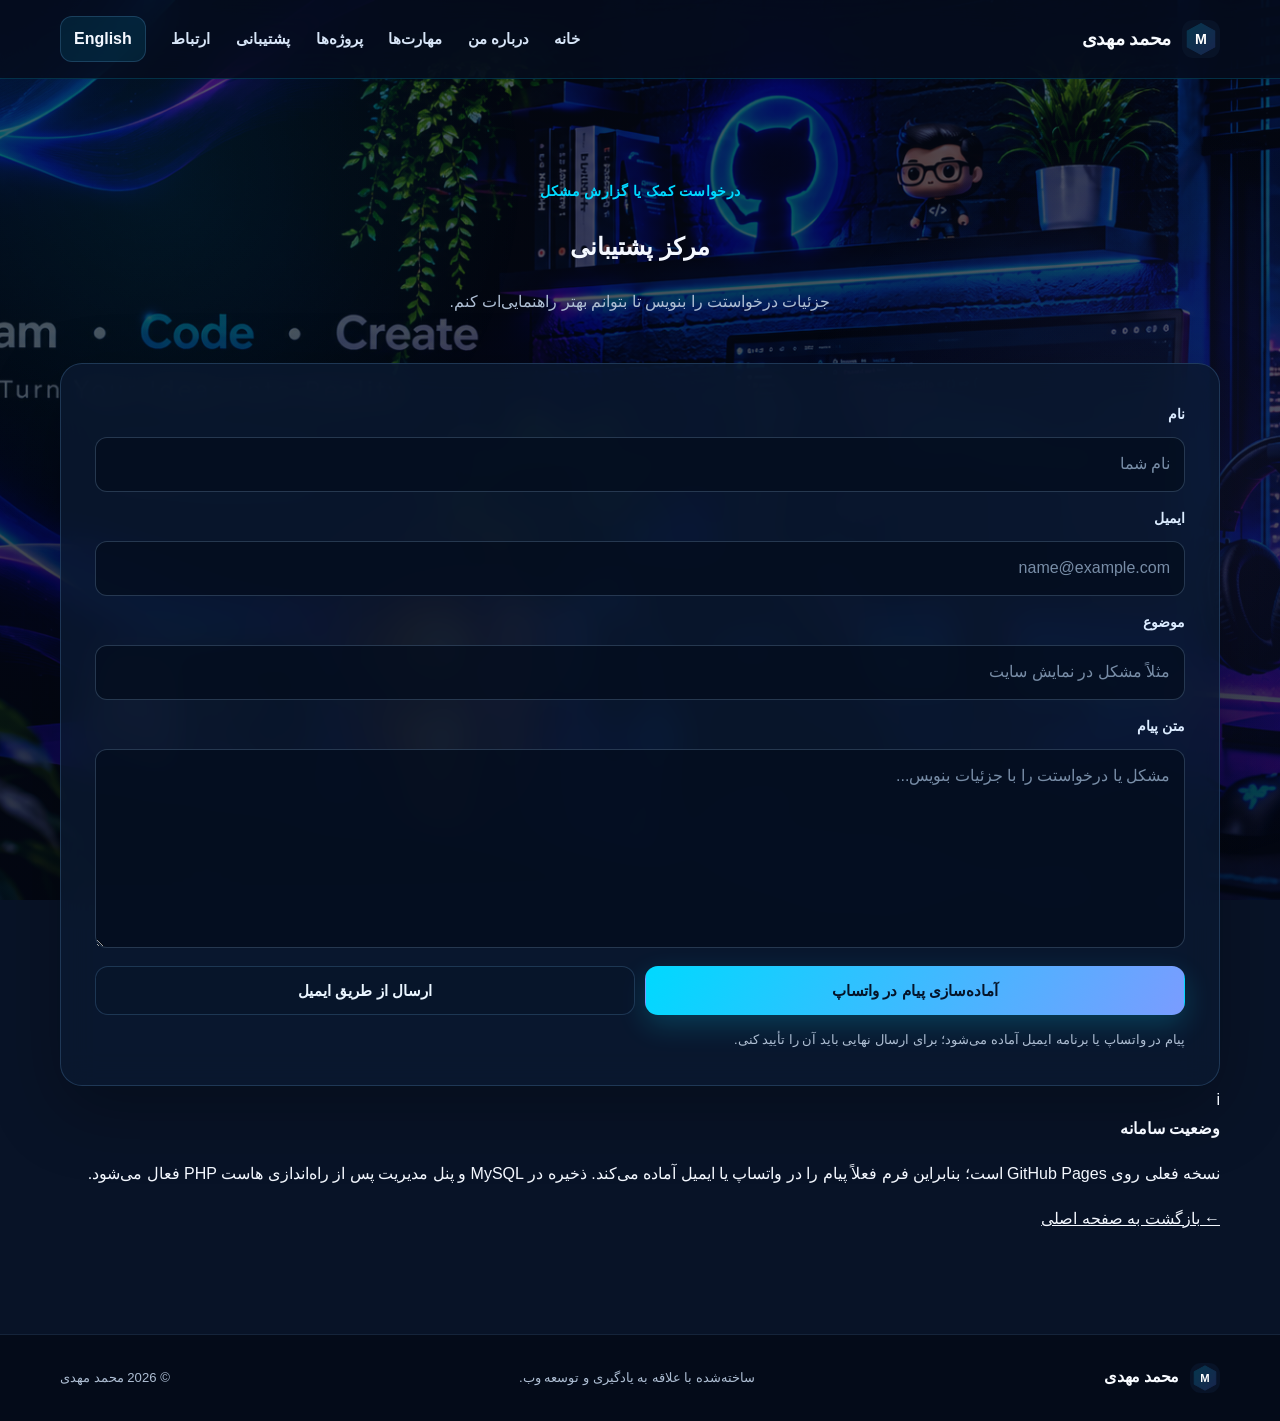
==== support.html @ 7c6d5693 "Add support request page" ====
<!DOCTYPE html>
<html lang="fa" dir="rtl">
<head>
  <meta charset="UTF-8">
  <meta name="viewport" content="width=device-width, initial-scale=1">
  <meta name="theme-color" content="#081327">
  <meta name="description" content="ارسال درخواست پشتیبانی به محمد مهدی.">
  <meta name="robots" content="index,follow">
  <link rel="icon" type="image/svg+xml" href="akss/favicon.svg">
  <title>پشتیبانی | محمد مهدی</title>
  <link rel="stylesheet" href="style.css">
</head>
<body class="fa">
  <a class="skip-link" href="#main" data-i18n="skipContent">رفتن به محتوای اصلی</a>
  <header class="site-header" id="siteHeader">
    <nav class="navbar container" aria-label="منوی اصلی">
      <a class="brand" href="index.html#home"><img src="akss/favicon.svg" alt="" width="38" height="38"><span data-i18n="brandName">محمد مهدی</span></a>
      <button class="menu-toggle" id="menuToggle" type="button" aria-expanded="false" aria-controls="navLinks" aria-label="باز کردن منو"><span></span><span></span><span></span></button>
      <ul class="nav-links" id="navLinks">
        <li><a href="index.html#home" data-i18n="navHome">خانه</a></li>
        <li><a href="index.html#about" data-i18n="navAbout">درباره من</a></li>
        <li><a href="index.html#skills" data-i18n="navSkills">مهارت‌ها</a></li>
        <li><a href="index.html#projects" data-i18n="navProjects">پروژه‌ها</a></li>
        <li><a href="support.html" aria-current="page" data-i18n="navSupport">پشتیبانی</a></li>
        <li><a href="index.html#contact" data-i18n="navContact">ارتباط</a></li>
        <li><button class="language-btn" id="languageBtn" type="button">English</button></li>
      </ul>
    </nav>
  </header>

  <main id="main" class="support-page">
    <section class="section">
      <div class="container support-layout">
        <div class="section-heading reveal">
          <p class="eyebrow" data-i18n="supportEyebrow">درخواست کمک یا گزارش مشکل</p>
          <h1 data-i18n="supportTitle">مرکز پشتیبانی</h1>
          <p data-i18n="supportIntro">جزئیات درخواستت را بنویس تا بتوانم بهتر راهنمایی‌ات کنم.</p>
        </div>
        <div class="support-panel glass-panel reveal">
          <form class="contact-form" id="supportForm">
            <label for="supportName" data-i18n="labelName">نام</label>
            <input id="supportName" name="name" type="text" autocomplete="name" maxlength="80" required placeholder="نام شما">
            <label for="supportEmail" data-i18n="labelEmail">ایمیل</label>
            <input id="supportEmail" name="email" type="email" autocomplete="email" maxlength="120" required placeholder="name@example.com">
            <label for="supportSubject" data-i18n="labelSubject">موضوع درخواست</label>
            <input id="supportSubject" name="subject" type="text" maxlength="120" required placeholder="مثلاً مشکل در نمایش سایت">
            <label for="supportMessage" data-i18n="labelMessage">توضیحات درخواست</label>
            <textarea id="supportMessage" name="message" rows="6" maxlength="2000" required placeholder="مشکل یا درخواستت را با جزئیات بنویس..."></textarea>
            <div class="form-actions">
              <button class="button button-primary" type="submit" data-i18n="sendWhatsApp">آماده‌سازی پیام در واتساپ</button>
              <button class="button button-ghost" type="button" data-email-form="supportForm" data-i18n="sendEmail">ارسال از طریق ایمیل</button>
            </div>
            <p class="form-status" id="supportStatus" role="status" aria-live="polite" data-i18n="supportFormNotice">پیام در واتساپ یا برنامه ایمیل آماده می‌شود؛ برای ارسال نهایی باید آن را تأیید کنی.</p>
          </form>
        </div>
        <div class="support-notice reveal">
          <span class="notice-icon">i</span>
          <div>
            <strong data-i18n="backendPendingTitle">وضعیت سامانه</strong>
            <p data-i18n="backendPendingText">نسخه فعلی روی GitHub Pages است؛ بنابراین فرم فعلاً پیام را در واتساپ یا ایمیل آماده می‌کند. ذخیره در MySQL و پنل مدیریت پس از راه‌اندازی هاست PHP فعال می‌شود.</p>
          </div>
        </div>
        <a class="back-home" href="index.html" data-i18n="backHome">← بازگشت به صفحه اصلی</a>
      </div>
    </section>
  </main>
  <footer class="site-footer"><div class="container footer-inner"><a class="brand footer-brand" href="index.html"><img src="akss/favicon.svg" alt="" width="30" height="30"><span data-i18n="brandName">محمد مهدی</span></a><p data-i18n="footerText">ساخته‌شده با علاقه به یادگیری و توسعه وب.</p><p>© <span id="currentYear">2026</span> <span data-i18n="brandName">محمد مهدی</span></p></div></footer>
  <script src="script.js"></script>
</body>
</html>
---- style.css ----
:root {
  color-scheme: dark;
  --bg: #081327;
  --panel: rgba(10, 25, 48, .82);
  --panel-strong: rgba(12, 29, 55, .95);
  --line: rgba(110, 173, 231, .22);
  --text: #f4f8ff;
  --muted: #aebed3;
  --cyan: #00d9ff;
  --blue: #6b8cff;
  --purple: #876dff;
  --radius: 22px;
  --shadow: 0 24px 70px rgba(0, 0, 0, .28);
}
* { box-sizing: border-box; }
html { scroll-behavior: smooth; scroll-padding-top: 90px; }
body {
  margin: 0;
  min-width: 320px;
  min-height: 100vh;
  color: var(--text);
  background-color: var(--bg);
  background-image: linear-gradient(rgba(4, 9, 23, .66), rgba(4, 9, 23, .78)), url("akss/portfolio-bg-2026.png");
  background-position: center top;
  background-size: cover;
  background-repeat: no-repeat;
  background-attachment: fixed;
  font-family: Tahoma, Arial, sans-serif;
  line-height: 1.8;
}
body::before {
  content: "";
  position: fixed;
  inset: 0;
  z-index: -1;
  pointer-events: none;
  background: radial-gradient(circle at 12% 20%, rgba(0,217,255,.08), transparent 28%), radial-gradient(circle at 90% 55%, rgba(108,105,255,.1), transparent 30%);
}
a { color: inherit; }
button, input, textarea { font: inherit; }
button, a { -webkit-tap-highlight-color: transparent; }
img { max-width: 100%; }
.container { width: min(1160px, calc(100% - 44px)); margin-inline: auto; }
.skip-link {
  position: fixed; top: 10px; inset-inline-start: 10px; z-index: 1000;
  transform: translateY(-160%); background: var(--cyan); color: #061326;
  padding: 10px 16px; border-radius: 10px; font-weight: 800;
}
.skip-link:focus { transform: translateY(0); }
.site-header {
  position: sticky; top: 0; z-index: 100;
  background: rgba(5, 13, 29, .84);
  border-bottom: 1px solid rgba(0,217,255,.18);
  backdrop-filter: blur(18px); -webkit-backdrop-filter: blur(18px);
  transform: translateY(0);
  transition: transform .42s cubic-bezier(.2,.75,.25,1), background .25s ease, box-shadow .25s ease;
  will-change: transform;
}
.site-header.is-hidden { transform: translateY(-110%); pointer-events: none; }
.navbar { min-height: 78px; display: flex; align-items: center; justify-content: space-between; gap: 24px; }
.brand { display: inline-flex; align-items: center; gap: 11px; text-decoration: none; font-weight: 900; letter-spacing: -.3px; white-space: nowrap; }
.brand img { display: block; border-radius: 11px; }
.brand span { font-size: 1.16rem; color: #f8fbff; }
.nav-links { list-style: none; display: flex; align-items: center; gap: clamp(12px, 2vw, 26px); padding: 0; margin: 0; }
.nav-links a { position: relative; text-decoration: none; color: #d7e5f7; font-size: .93rem; font-weight: 700; transition: color .2s ease; }
.nav-links a::after { content: ""; position: absolute; inset-inline: 0; bottom: -9px; height: 2px; background: var(--cyan); transform: scaleX(0); transition: transform .2s ease; }
.nav-links a:hover, .nav-links a:focus-visible { color: var(--cyan); }
.nav-links a:hover::after, .nav-links a:focus-visible::after { transform: scaleX(1); }
.language-btn, .menu-toggle {
  border: 1px solid var(--line); border-radius: 12px; background: rgba(0,217,255,.1);
  color: var(--text); padding: 8px 13px; cursor: pointer; font-weight: 800;
}
.language-btn:hover { border-color: var(--cyan); background: rgba(0,217,255,.18); }
.menu-toggle { display: none; width: 46px; height: 44px; padding: 9px; }
.menu-toggle span { display: block; width: 100%; height: 2px; margin: 5px 0; border-radius: 3px; background: #eaf7ff; transition: transform .2s ease, opacity .2s ease; }
.hero { min-height: 710px; min-height: min(800px, calc(100svh - 78px)); display: grid; align-items: center; position: relative; padding: 86px 0 104px; overflow: hidden; }
.hero-grid { display: grid; grid-template-columns: 1.12fr .88fr; align-items: center; gap: clamp(38px, 8vw, 100px); }
.hero-copy { max-width: 680px; }
.eyebrow { display: flex; align-items: center; gap: 10px; margin: 0 0 18px; color: var(--cyan); font-size: .9rem; font-weight: 800; letter-spacing: .3px; }
.status-dot, .caption-status i { width: 9px; height: 9px; border-radius: 50%; display: inline-block; background: #39df9a; box-shadow: 0 0 15px rgba(57,223,154,.7); }
.hero h1 { margin: 0; max-width: 720px; font-size: clamp(2.25rem, 5.3vw, 4.5rem); line-height: 1.35; letter-spacing: -.8px; }
.hero h1 strong { color: var(--cyan); font-weight: 900; }
.hero-description { max-width: 620px; color: var(--muted); font-size: 1.08rem; margin: 24px 0 30px; }
.hero-actions { display: flex; align-items: center; gap: 13px; flex-wrap: wrap; }
.button { min-height: 48px; display: inline-flex; align-items: center; justify-content: center; gap: 9px; padding: 10px 19px; border: 1px solid transparent; border-radius: 13px; text-decoration: none; cursor: pointer; font-weight: 900; font-size: .94rem; transition: transform .22s ease, box-shadow .22s ease, background .22s ease, border-color .22s ease; }
.button:hover { transform: translateY(-3px); }
.button-primary { color: #051429; background: linear-gradient(120deg, #00d9ff, #7a9cff); box-shadow: 0 10px 28px rgba(0,217,255,.2); }
.button-primary:hover { box-shadow: 0 15px 35px rgba(0,217,255,.32); }
.button-ghost { color: #eaf5ff; border-color: var(--line); background: rgba(8,20,40,.55); }
.button-ghost:hover { border-color: var(--cyan); background: rgba(0,217,255,.1); }
.hero-tags { display: flex; gap: 10px; flex-wrap: wrap; margin-top: 30px; }
.hero-tags span, .project-meta > span:last-child { color: #bfd2e8; border: 1px solid var(--line); border-radius: 99px; padding: 4px 12px; font-size: .78rem; font-weight: 800; background: rgba(8,20,40,.55); }
.hero-visual { display: flex; justify-content: center; }
.portrait-frame { width: min(350px, 82vw); aspect-ratio: .82; position: relative; padding: 13px; border: 1px solid rgba(0,217,255,.35); border-radius: 180px 180px 34px 34px; background: linear-gradient(145deg, rgba(0,217,255,.17), rgba(102,112,255,.08)); box-shadow: var(--shadow); }
.portrait-glow { position: absolute; inset: 8% 8% 10%; border-radius: 170px 170px 28px 28px; background: radial-gradient(circle, rgba(0,217,255,.35), transparent 70%); filter: blur(30px); }
.portrait { position: relative; z-index: 1; width: 100%; height: 100%; object-fit: cover; object-position: center; border-radius: 170px 170px 26px 26px; border: 2px solid rgba(255,255,255,.24); }
.portrait-caption { position: absolute; z-index: 2; bottom: 28px; inset-inline: 27px; display: flex; flex-direction: column; gap: 3px; padding: 15px 18px; border-radius: 16px; background: rgba(5,14,30,.83); border: 1px solid rgba(0,217,255,.25); backdrop-filter: blur(12px); }
.caption-kicker { font-size: .78rem; color: var(--cyan); font-weight: 800; }
.portrait-caption strong { font-size: 1.1rem; }
.caption-status { display: flex; align-items: center; gap: 8px; color: #b8c8da; font-size: .78rem; }
.caption-status i { width: 7px; height: 7px; }
.scroll-cue { position: absolute; bottom: 24px; inset-inline-start: 50%; width: 28px; height: 44px; border: 1px solid rgba(160,205,238,.45); border-radius: 99px; display: grid; place-items: start center; padding-top: 9px; }
.scroll-cue span { width: 4px; height: 8px; border-radius: 6px; background: var(--cyan); animation: scrollDrop 1.4s infinite; }
@keyframes scrollDrop { 0% { transform: translateY(0); opacity: 1; } 100% { transform: translateY(13px); opacity: 0; } }
.section { padding: 100px 0; }
.section-alt { background: linear-gradient(180deg, rgba(7,18,36,.35), rgba(6,17,35,.7), rgba(7,18,36,.35)); border-block: 1px solid rgba(105,163,220,.1); }
.section-anchor { scroll-margin-top: 92px; }
.section-heading { max-width: 720px; margin: 0 auto 46px; text-align: center; }
.section-heading .eyebrow { justify-content: center; margin-bottom: 8px; }
.section-heading h2 { margin: 0 0 10px; font-size: clamp(2rem, 4vw, 3rem); }
.section-heading > p:last-child { margin: 0; color: var(--muted); }
.glass-panel { background: var(--panel); border: 1px solid var(--line); border-radius: var(--radius); box-shadow: var(--shadow); backdrop-filter: blur(16px); -webkit-backdrop-filter: blur(16px); }
.about-grid { display: grid; grid-template-columns: 1.1fr .9fr; gap: 24px; align-items: stretch; }
.about-copy { padding: clamp(24px, 4vw, 42px); }
.about-copy h3, .contact-card h3, .contact-form h3 { margin: 0 0 14px; font-size: 1.35rem; }
.about-copy p { color: var(--muted); margin: 0 0 17px; }
.text-link { display: inline-flex; margin-top: 5px; color: var(--cyan); font-weight: 900; text-decoration: none; }
.about-facts { display: grid; gap: 14px; }
.fact-card { display: flex; align-items: center; gap: 18px; padding: 20px; border: 1px solid var(--line); border-radius: 18px; background: rgba(9,24,46,.7); }
.fact-icon { width: 48px; height: 48px; flex: 0 0 48px; display: grid; place-items: center; border-radius: 14px; color: var(--cyan); background: rgba(0,217,255,.1); font-weight: 900; }
.fact-card h3 { margin: 0 0 3px; font-size: 1rem; }
.fact-card p { margin: 0; color: var(--muted); font-size: .9rem; }
.skills-grid { display: grid; grid-template-columns: repeat(3, 1fr); gap: 18px; }
.skill-card { min-height: 190px; display: flex; flex-direction: column; align-items: flex-start; padding: 25px; gap: 12px; transition: transform .25s ease, border-color .25s ease; }
.skill-card:hover, .project-card:hover, .fact-card:hover { transform: translateY(-6px); border-color: rgba(0,217,255,.58); }
.skill-card img { width: 58px; height: 58px; object-fit: contain; }
.skill-card h3 { margin: 0 0 2px; font-size: 1.2rem; }
.skill-card p { margin: 0; color: var(--muted); font-size: .9rem; }
.skill-label { margin-top: auto; color: var(--cyan); font-size: .78rem; font-weight: 800; }
.skills-note { text-align: center; color: var(--muted); font-size: .88rem; margin: 22px 0 0; }
.projects-grid { display: grid; grid-template-columns: repeat(3, minmax(0,1fr)); gap: 20px; align-items: stretch; }
.project-card { overflow: hidden; display: flex; flex-direction: column; transition: transform .25s ease, border-color .25s ease; }
.project-image-link { display: block; overflow: hidden; background: #0a1930; aspect-ratio: 1.6; }
.project-image-link img { display: block; width: 100%; height: 100%; object-fit: cover; transition: transform .35s ease; }
.project-image-link:hover img { transform: scale(1.04); }
.project-content { padding: 21px; display: flex; flex-direction: column; flex: 1; }
.project-meta { display: flex; justify-content: space-between; align-items: center; gap: 8px; flex-wrap: wrap; margin-bottom: 14px; }
.project-meta > span:last-child { font-size: .68rem; padding: 2px 9px; }
.project-status { padding: 3px 10px; border-radius: 99px; font-size: .75rem; font-weight: 900; }
.status-live { background: rgba(48,220,148,.13); color: #65e6ae; }
.status-done { background: rgba(0,217,255,.12); color: #6de8ff; }
.status-progress { background: rgba(255,191,71,.13); color: #ffd27c; }
.project-content h3 { margin: 0 0 7px; font-size: 1.12rem; }
.project-content p { color: var(--muted); font-size: .9rem; margin: 0 0 18px; }
.project-links { display: flex; gap: 18px; flex-wrap: wrap; margin-top: auto; }
.project-links a { color: var(--cyan); text-decoration: none; font-weight: 900; font-size: .85rem; }
.contact-grid { display: grid; grid-template-columns: .85fr 1.15fr; gap: 22px; align-items: start; }
.contact-card, .contact-form { padding: clamp(22px, 3vw, 34px); }
.contact-card > p { margin: 0 0 22px; color: var(--muted); }
.social-links { display: grid; grid-template-columns: repeat(3, 1fr); gap: 10px; }
.social-link { display: flex; min-width: 0; flex-direction: column; align-items: center; justify-content: center; gap: 8px; padding: 16px 7px; border: 1px solid var(--line); border-radius: 16px; background: rgba(5,16,34,.65); text-decoration: none; color: #eaf5ff; font-size: .8rem; font-weight: 800; transition: transform .2s ease, border-color .2s ease, background .2s ease; }
.social-link:hover { transform: translateY(-4px); border-color: var(--cyan); background: rgba(0,217,255,.08); }
.social-link img { width: 38px; height: 38px; object-fit: contain; }
.support-link { display: flex; flex-direction: column; gap: 5px; margin-top: 22px; padding: 18px; border-radius: 16px; background: rgba(0,217,255,.08); border: 1px solid rgba(0,217,255,.2); text-decoration: none; }
.support-link span { color: var(--muted); font-size: .85rem; }
.support-link strong { color: var(--cyan); }
.contact-form { display: grid; gap: 10px; }
.contact-form label { font-size: .88rem; font-weight: 800; color: #dcecff; margin-top: 4px; }
.contact-form input, .contact-form textarea { width: 100%; border: 1px solid rgba(139,178,219,.25); border-radius: 12px; background: rgba(4,14,30,.76); color: #fff; padding: 12px 14px; outline: none; resize: vertical; }
.contact-form input:focus, .contact-form textarea:focus { border-color: var(--cyan); box-shadow: 0 0 0 3px rgba(0,217,255,.1); }
.contact-form input::placeholder, .contact-form textarea::placeholder { color: #788da7; }
.form-actions { display: flex; flex-wrap: wrap; gap: 10px; margin-top: 8px; }
.form-actions .button { flex: 1 1 180px; }
.form-status { color: var(--muted); font-size: .8rem; margin: 3px 0 0; }
.site-footer { padding: 28px 0; border-top: 1px solid rgba(105,163,220,.16); background: rgba(4,11,24,.85); }
.footer-inner { display: flex; justify-content: space-between; align-items: center; flex-wrap: wrap; gap: 14px; }
.footer-inner p { margin: 0; color: var(--muted); font-size: .82rem; }
.footer-brand img { width: 30px; height: 30px; }
.footer-brand span { font-size: 1rem; }
.reveal { opacity: 0; transform: translateY(18px); transition: opacity .65s ease, transform .65s ease; }
.reveal.is-visible { opacity: 1; transform: translateY(0); }
body.en { font-family: Arial, Helvetica, sans-serif; }
body.en .hero-copy, body.en .about-copy, body.en .contact-card, body.en .contact-form { text-align: left; }
body.en .eyebrow { letter-spacing: .2px; }
body.en .nav-links { direction: ltr; }
body.en .hero-tags { direction: ltr; }
body.en .section-heading { direction: ltr; }
body.en .form-actions { direction: ltr; }
body.en .footer-inner { direction: ltr; }
body.en .project-meta { direction: ltr; }
body.en .project-links { direction: ltr; }
body.en .fact-card { direction: ltr; }
body.en .skip-link { inset-inline-start: auto; inset-inline-end: 10px; }
@media (max-width: 980px) {
  .nav-links { gap: 13px; }
  .nav-links a { font-size: .86rem; }
  .hero-grid { gap: 38px; }
  .projects-grid { grid-template-columns: repeat(2, minmax(0,1fr)); }
  .contact-grid { grid-template-columns: 1fr; }
}
@media (max-width: 760px) {
  body { background-attachment: scroll; background-image: linear-gradient(rgba(4,9,23,.58), rgba(4,9,23,.72)), url("akss/portfolio-bg-mobile.jpg"); }
  .container { width: min(100% - 30px, 560px); }
  .navbar { min-height: 70px; }
  .menu-toggle { display: block; }
  .nav-links {
    position: absolute; top: calc(100% + 1px); inset-inline: 0;
    display: none; flex-direction: column; align-items: stretch; gap: 0;
    padding: 10px 18px 16px; background: rgba(5,13,29,.97);
    border-bottom: 1px solid var(--line); box-shadow: 0 18px 28px rgba(0,0,0,.25);
  }
  .nav-links.is-open { display: flex; }
  .nav-links li { width: 100%; }
  .nav-links a { display: block; padding: 11px 4px; font-size: .95rem; }
  .nav-links a::after { display: none; }
  .nav-links li:last-child { padding-top: 8px; }
  .language-btn { width: 100%; min-height: 42px; }
  .site-header.is-menu-open { transform: translateY(0) !important; }
  .hero { min-height: auto; padding: 64px 0 84px; }
  .hero-grid { grid-template-columns: 1fr; text-align: center; gap: 38px; }
  .hero-copy { order: 2; }
  .hero-visual { order: 1; }
  .eyebrow, .hero-actions, .hero-tags { justify-content: center; }
  .hero h1 { margin-inline: auto; font-size: clamp(2rem, 8vw, 3.4rem); }
  .hero-description { margin-inline: auto; font-size: 1rem; }
  .portrait-frame { width: min(265px, 74vw); aspect-ratio: .9; }
  .scroll-cue { display: none; }
  .section { padding: 72px 0; }
  .about-grid { grid-template-columns: 1fr; }
  .skills-grid { grid-template-columns: 1fr; }
  .skill-card { min-height: 0; display: grid; grid-template-columns: 52px 1fr; align-items: center; padding: 18px; }
  .skill-card img { width: 48px; height: 48px; grid-row: span 2; }
  .skill-label { grid-column: 2; margin-top: -6px; }
  .projects-grid { grid-template-columns: 1fr; }
  .project-card { max-width: 560px; width: 100%; margin-inline: auto; }
  .footer-inner { justify-content: center; text-align: center; }
}
@media (max-width: 420px) {
  .hero-actions { flex-direction: column; align-items: stretch; }
  .hero-actions .button { width: 100%; }
  .social-links { gap: 7px; }
  .social-link { font-size: .72rem; }
  .social-link img { width: 32px; height: 32px; }
  .form-actions { flex-direction: column; }
}
@media (prefers-reduced-motion: reduce) {
  html { scroll-behavior: auto; }
  *, *::before, *::after { animation-duration: .01ms !important; animation-iteration-count: 1 !important; transition-duration: .01ms !important; }
  .reveal { opacity: 1; transform: none; }
}
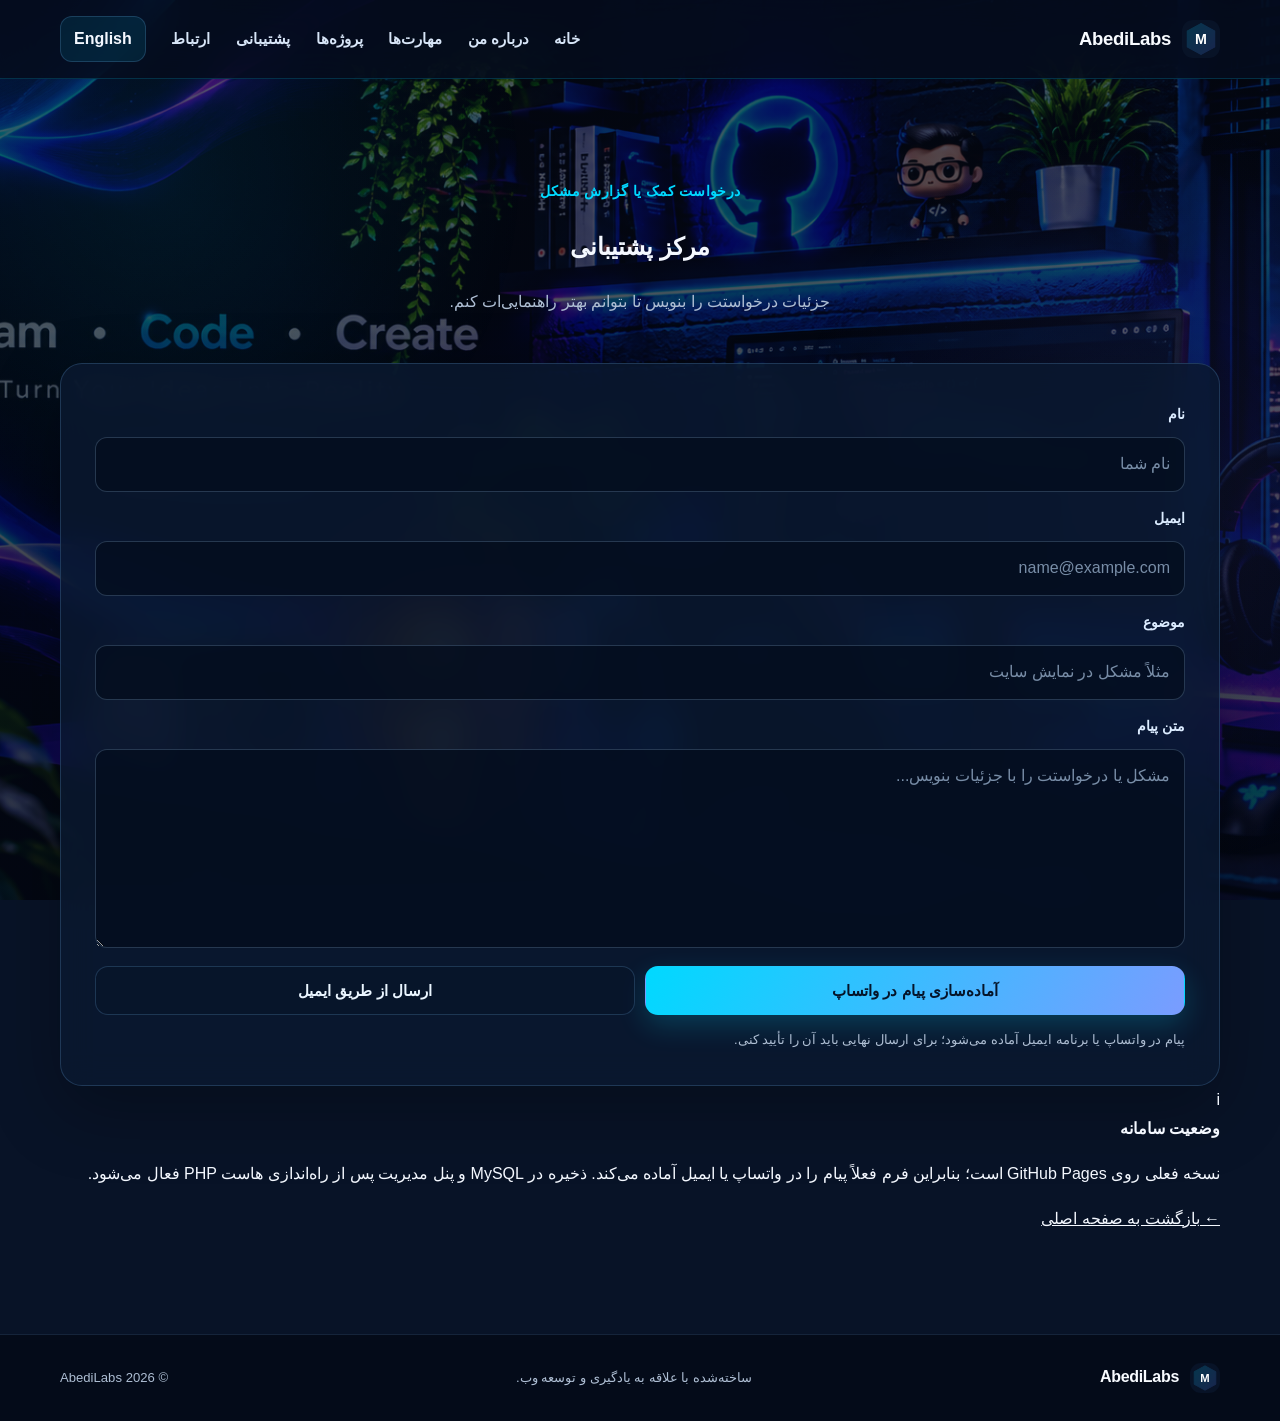
==== commit 6bd8737a: "Rebrand portfolio as AbediLabs" ====
--- a/support.html
+++ b/support.html
@@ -4,17 +4,17 @@
   <meta charset="UTF-8">
   <meta name="viewport" content="width=device-width, initial-scale=1">
   <meta name="theme-color" content="#081327">
-  <meta name="description" content="ارسال درخواست پشتیبانی به محمد مهدی.">
+  <meta name="description" content="ارسال درخواست پشتیبانی به AbediLabs.">
   <meta name="robots" content="index,follow">
   <link rel="icon" type="image/svg+xml" href="akss/favicon.svg">
-  <title>پشتیبانی | محمد مهدی</title>
+  <title>پشتیبانی | AbediLabs</title>
   <link rel="stylesheet" href="style.css">
 </head>
 <body class="fa">
   <a class="skip-link" href="#main" data-i18n="skipContent">رفتن به محتوای اصلی</a>
   <header class="site-header" id="siteHeader">
     <nav class="navbar container" aria-label="منوی اصلی">
-      <a class="brand" href="index.html#home"><img src="akss/favicon.svg" alt="" width="38" height="38"><span data-i18n="brandName">محمد مهدی</span></a>
+      <a class="brand" href="index.html#home"><img src="akss/favicon.svg" alt="" width="38" height="38"><span data-i18n="brandName">AbediLabs</span></a>
       <button class="menu-toggle" id="menuToggle" type="button" aria-expanded="false" aria-controls="navLinks" aria-label="باز کردن منو"><span></span><span></span><span></span></button>
       <ul class="nav-links" id="navLinks">
         <li><a href="index.html#home" data-i18n="navHome">خانه</a></li>
@@ -39,13 +39,13 @@
         <div class="support-panel glass-panel reveal">
           <form class="contact-form" id="supportForm">
             <label for="supportName" data-i18n="labelName">نام</label>
-            <input id="supportName" name="name" type="text" autocomplete="name" maxlength="80" required placeholder="نام شما">
+            <input id="supportName" name="name" type="text" autocomplete="name" maxlength="80" required data-i18n-placeholder="namePlaceholder" placeholder="نام شما">
             <label for="supportEmail" data-i18n="labelEmail">ایمیل</label>
-            <input id="supportEmail" name="email" type="email" autocomplete="email" maxlength="120" required placeholder="name@example.com">
+            <input id="supportEmail" name="email" type="email" autocomplete="email" maxlength="120" required data-i18n-placeholder="emailPlaceholder" placeholder="name@example.com">
             <label for="supportSubject" data-i18n="labelSubject">موضوع درخواست</label>
-            <input id="supportSubject" name="subject" type="text" maxlength="120" required placeholder="مثلاً مشکل در نمایش سایت">
+            <input id="supportSubject" name="subject" type="text" maxlength="120" required data-i18n-placeholder="supportSubjectPlaceholder" placeholder="مثلاً مشکل در نمایش سایت">
             <label for="supportMessage" data-i18n="labelMessage">توضیحات درخواست</label>
-            <textarea id="supportMessage" name="message" rows="6" maxlength="2000" required placeholder="مشکل یا درخواستت را با جزئیات بنویس..."></textarea>
+            <textarea id="supportMessage" name="message" rows="6" maxlength="2000" required data-i18n-placeholder="supportMessagePlaceholder" placeholder="مشکل یا درخواستت را با جزئیات بنویس..."></textarea>
             <div class="form-actions">
               <button class="button button-primary" type="submit" data-i18n="sendWhatsApp">آماده‌سازی پیام در واتساپ</button>
               <button class="button button-ghost" type="button" data-email-form="supportForm" data-i18n="sendEmail">ارسال از طریق ایمیل</button>
@@ -64,7 +64,7 @@
       </div>
     </section>
   </main>
-  <footer class="site-footer"><div class="container footer-inner"><a class="brand footer-brand" href="index.html"><img src="akss/favicon.svg" alt="" width="30" height="30"><span data-i18n="brandName">محمد مهدی</span></a><p data-i18n="footerText">ساخته‌شده با علاقه به یادگیری و توسعه وب.</p><p>© <span id="currentYear">2026</span> <span data-i18n="brandName">محمد مهدی</span></p></div></footer>
+  <footer class="site-footer"><div class="container footer-inner"><a class="brand footer-brand" href="index.html"><img src="akss/favicon.svg" alt="" width="30" height="30"><span data-i18n="brandName">AbediLabs</span></a><p data-i18n="footerText">ساخته‌شده با علاقه به یادگیری و توسعه وب.</p><p>© <span id="currentYear">2026</span> <span data-i18n="brandName">AbediLabs</span></p></div></footer>
   <script src="script.js"></script>
 </body>
 </html>
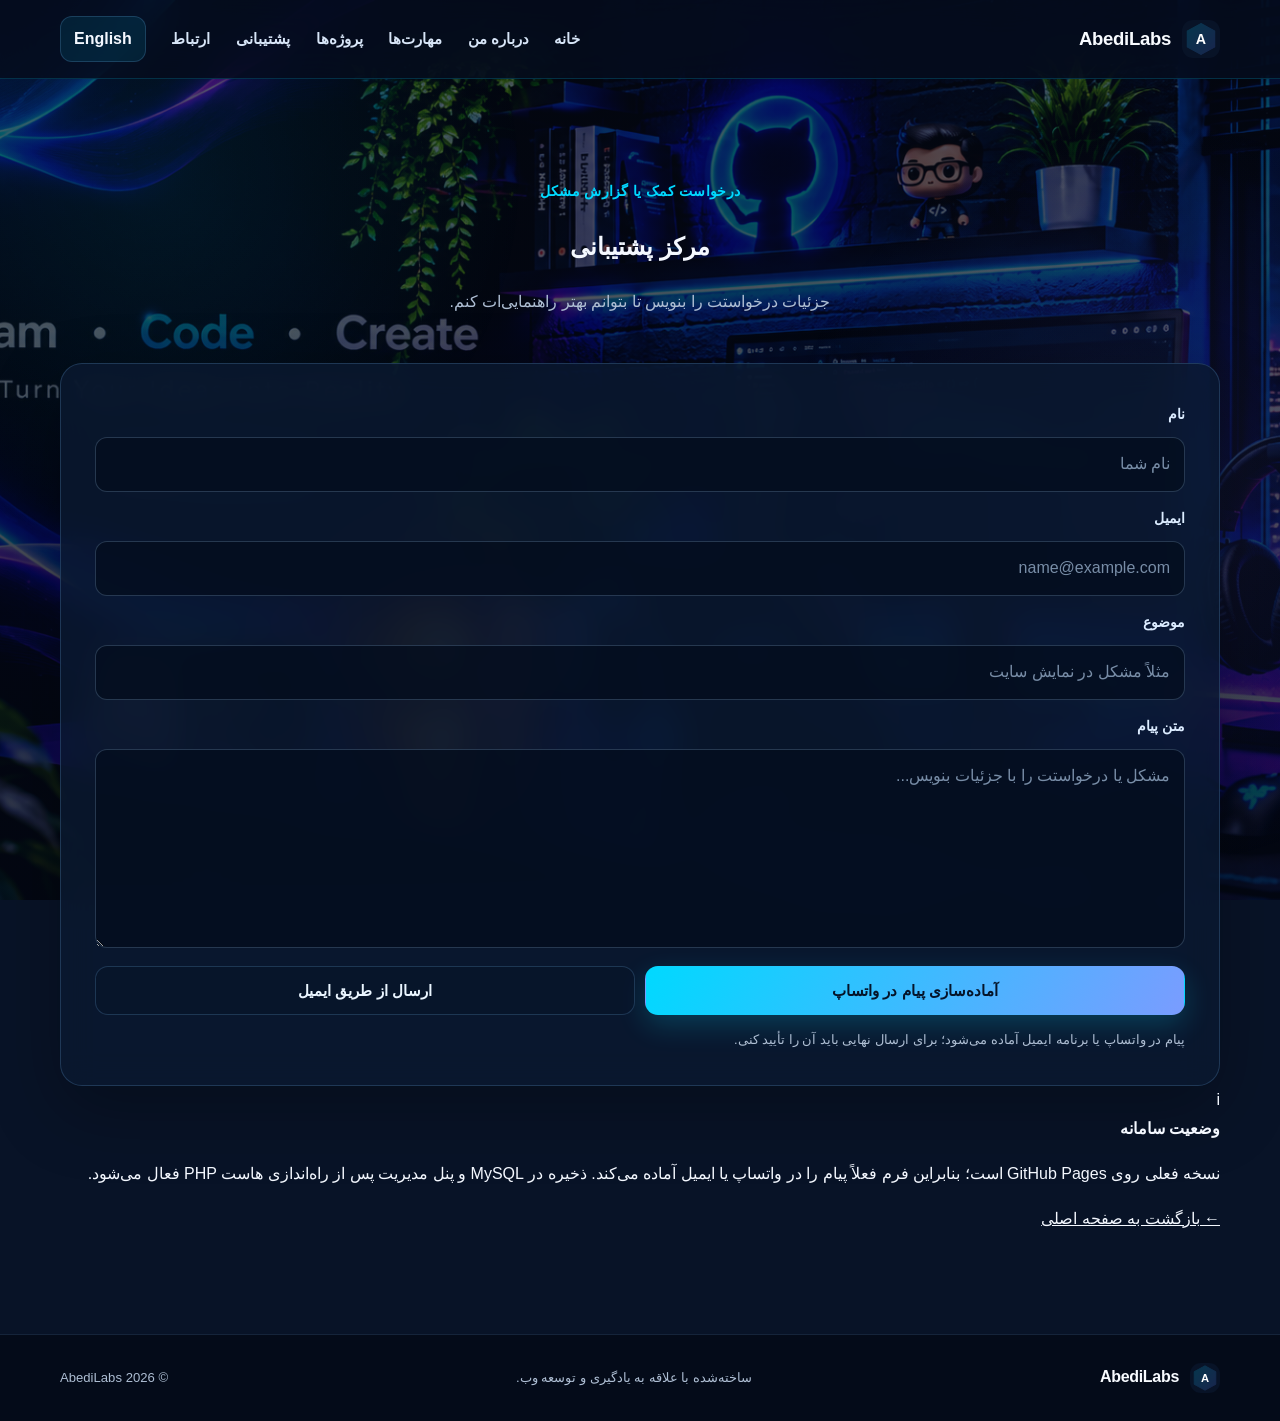
==== commit 64fe2cba: "Refresh support page favicon cache" ====
--- a/support.html
+++ b/support.html
@@ -6,7 +6,7 @@
   <meta name="theme-color" content="#081327">
   <meta name="description" content="ارسال درخواست پشتیبانی به AbediLabs.">
   <meta name="robots" content="index,follow">
-  <link rel="icon" type="image/svg+xml" href="akss/favicon.svg">
+  <link rel="icon" type="image/svg+xml" href="akss/favicon.svg?v=20261125">
   <title>پشتیبانی | AbediLabs</title>
   <link rel="stylesheet" href="style.css">
 </head>
@@ -14,7 +14,7 @@
   <a class="skip-link" href="#main" data-i18n="skipContent">رفتن به محتوای اصلی</a>
   <header class="site-header" id="siteHeader">
     <nav class="navbar container" aria-label="منوی اصلی">
-      <a class="brand" href="index.html#home"><img src="akss/favicon.svg" alt="" width="38" height="38"><span data-i18n="brandName">AbediLabs</span></a>
+      <a class="brand" href="index.html#home"><img src="akss/favicon.svg?v=20261125" alt="" width="38" height="38"><span data-i18n="brandName">AbediLabs</span></a>
       <button class="menu-toggle" id="menuToggle" type="button" aria-expanded="false" aria-controls="navLinks" aria-label="باز کردن منو"><span></span><span></span><span></span></button>
       <ul class="nav-links" id="navLinks">
         <li><a href="index.html#home" data-i18n="navHome">خانه</a></li>
@@ -64,7 +64,7 @@
       </div>
     </section>
   </main>
-  <footer class="site-footer"><div class="container footer-inner"><a class="brand footer-brand" href="index.html"><img src="akss/favicon.svg" alt="" width="30" height="30"><span data-i18n="brandName">AbediLabs</span></a><p data-i18n="footerText">ساخته‌شده با علاقه به یادگیری و توسعه وب.</p><p>© <span id="currentYear">2026</span> <span data-i18n="brandName">AbediLabs</span></p></div></footer>
+  <footer class="site-footer"><div class="container footer-inner"><a class="brand footer-brand" href="index.html"><img src="akss/favicon.svg?v=20261125" alt="" width="30" height="30"><span data-i18n="brandName">AbediLabs</span></a><p data-i18n="footerText">ساخته‌شده با علاقه به یادگیری و توسعه وب.</p><p>© <span id="currentYear">2026</span> <span data-i18n="brandName">AbediLabs</span></p></div></footer>
   <script src="script.js"></script>
 </body>
 </html>
